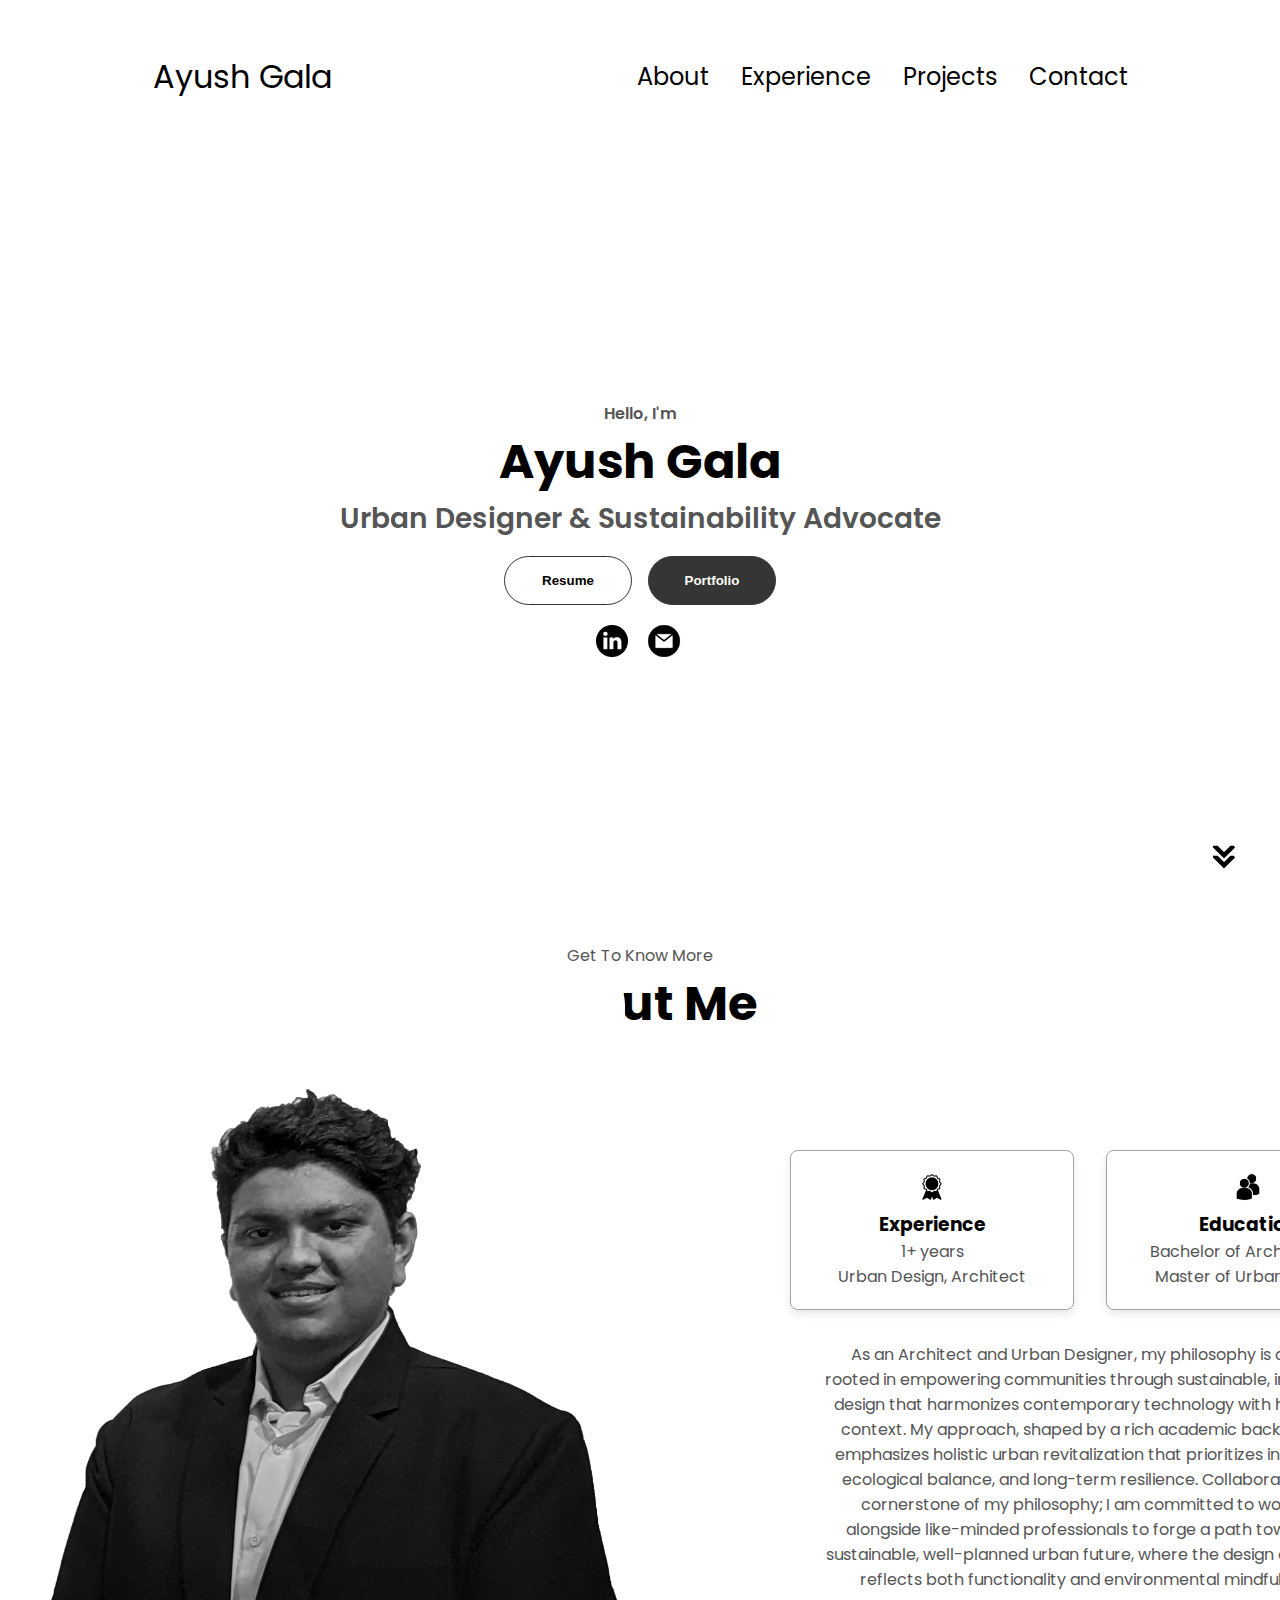
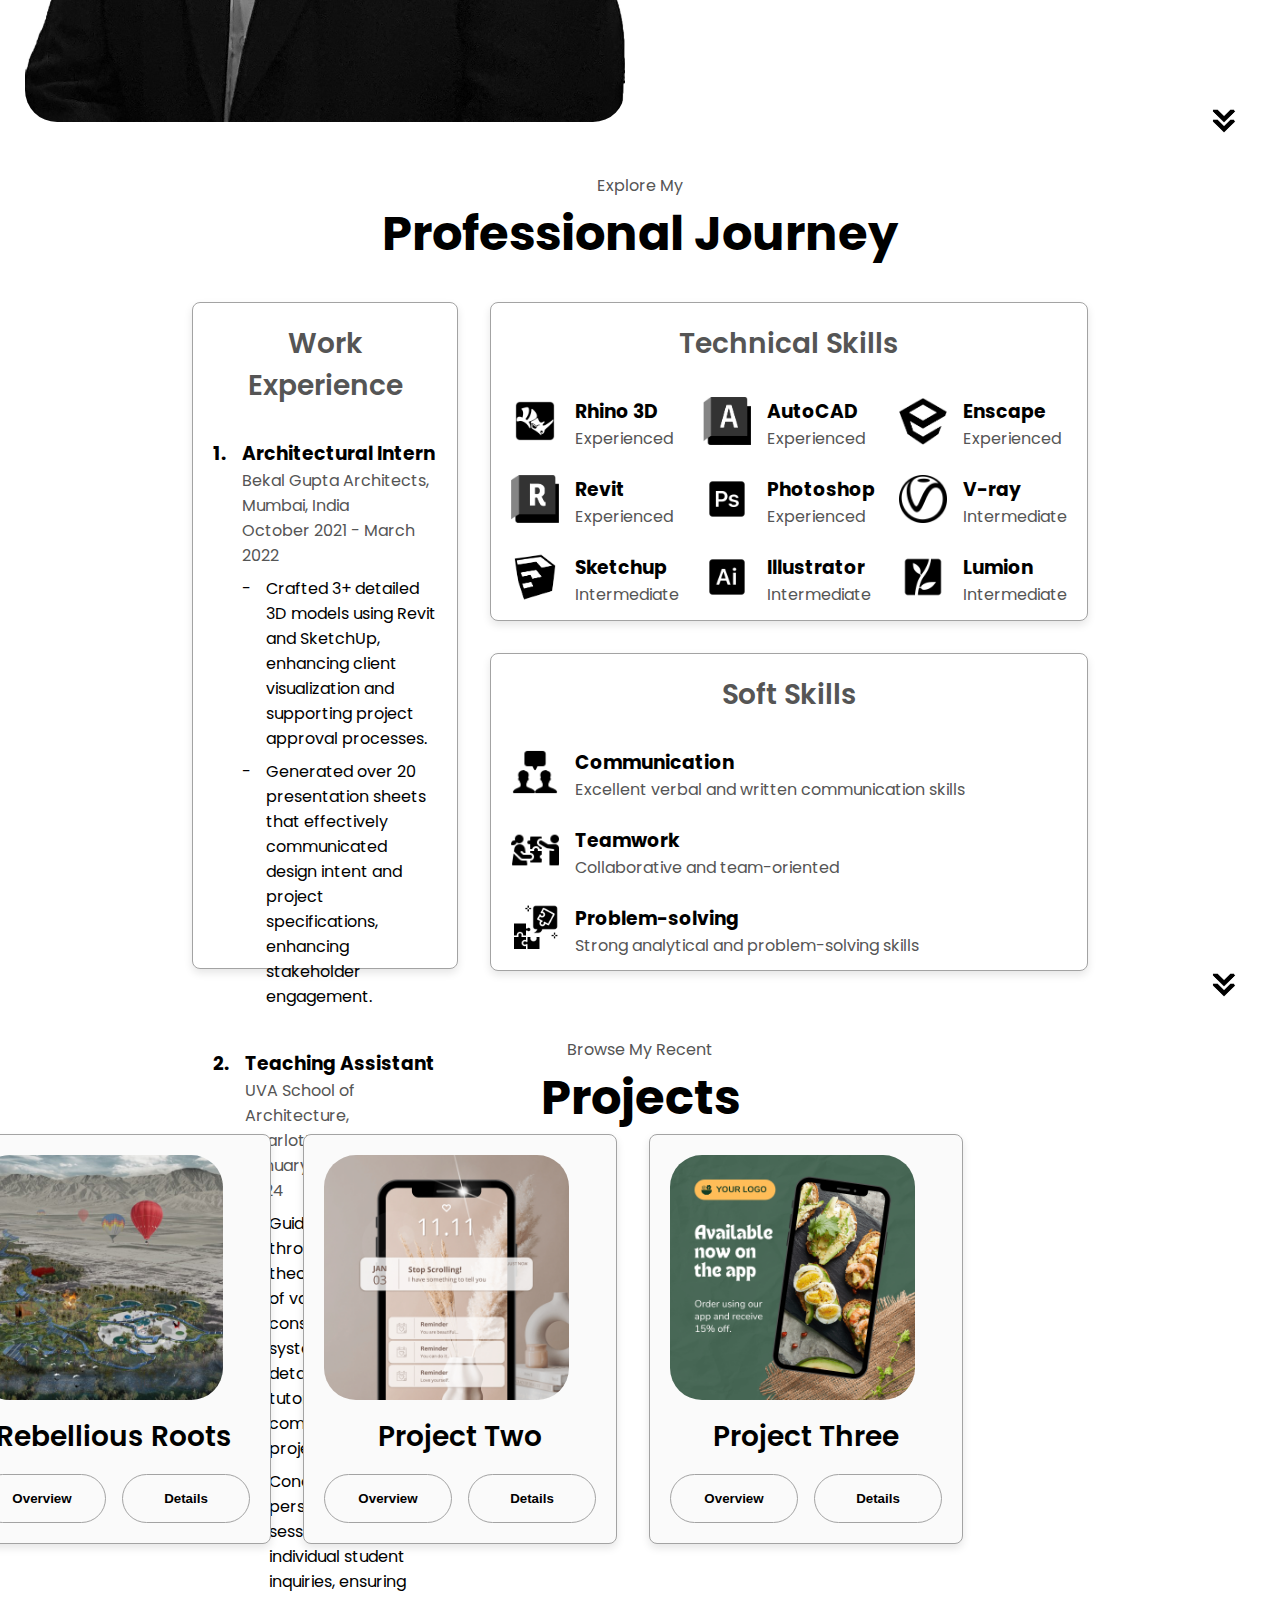
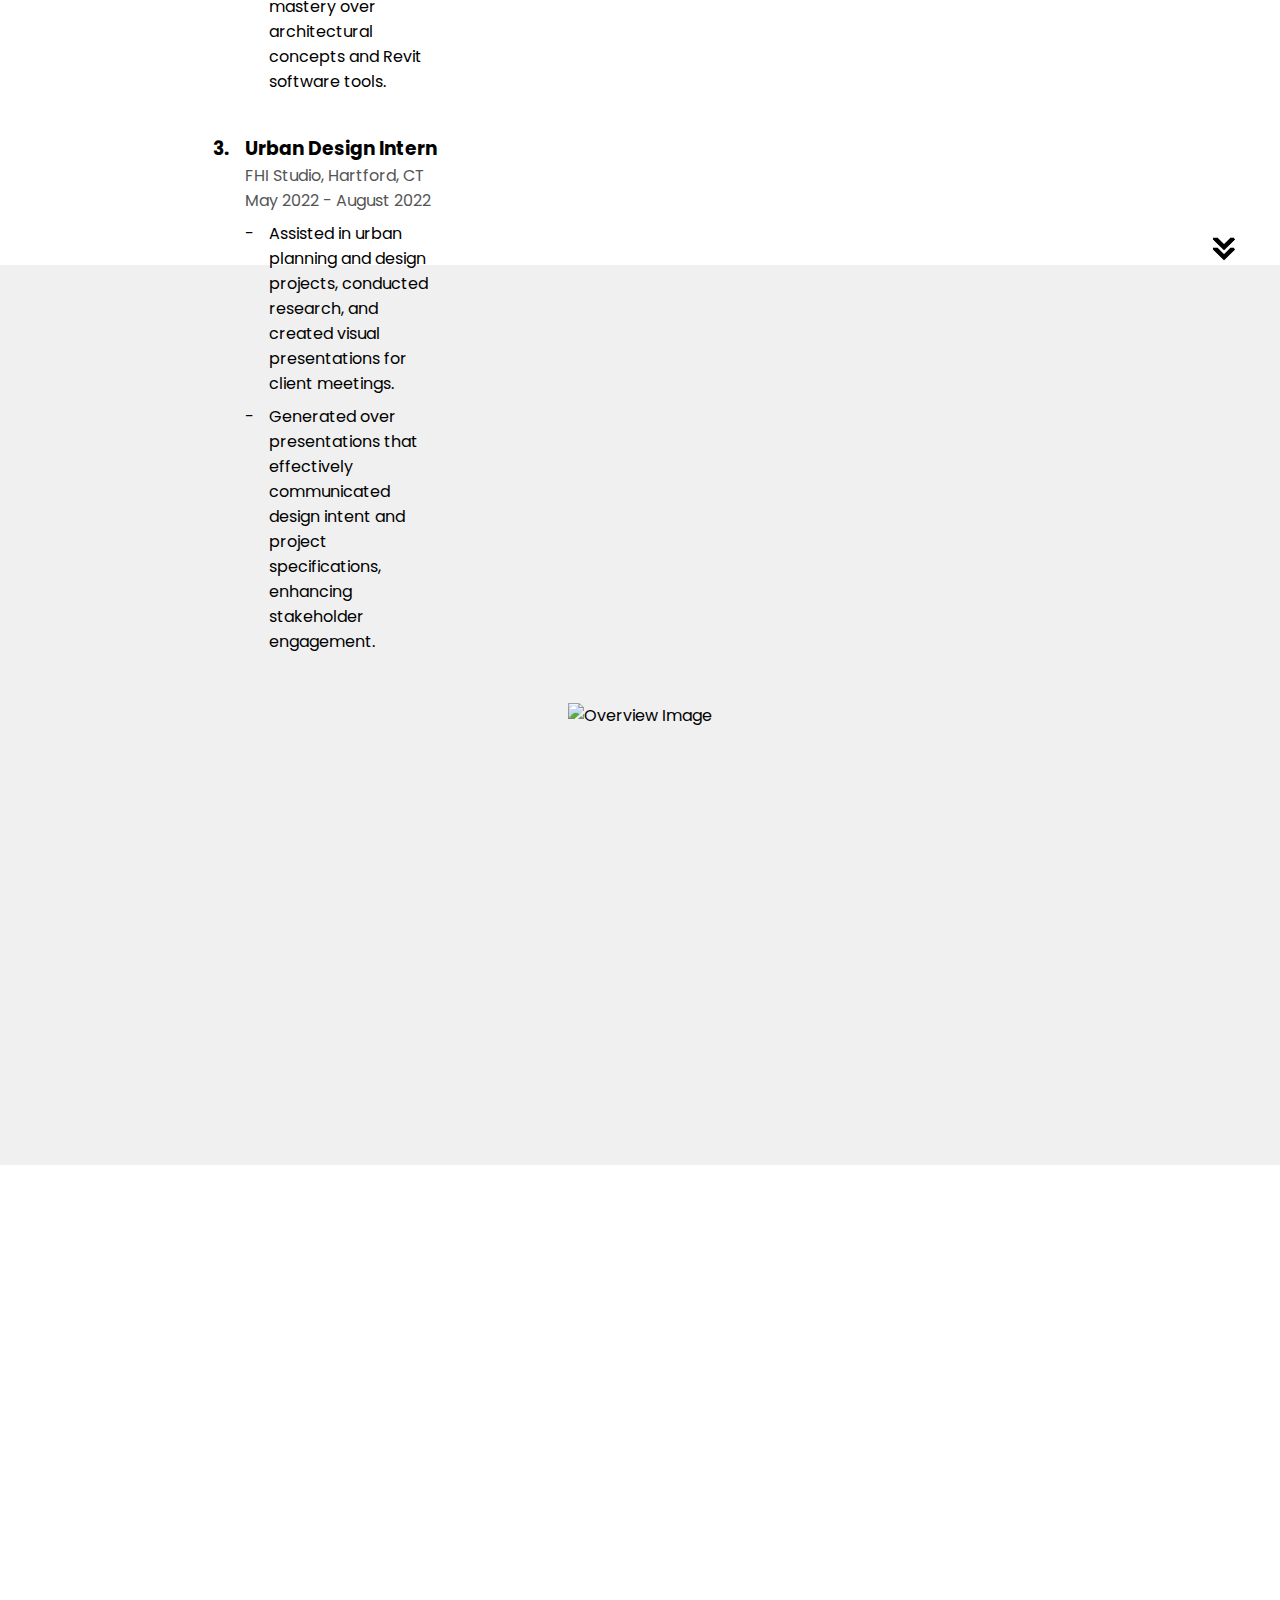
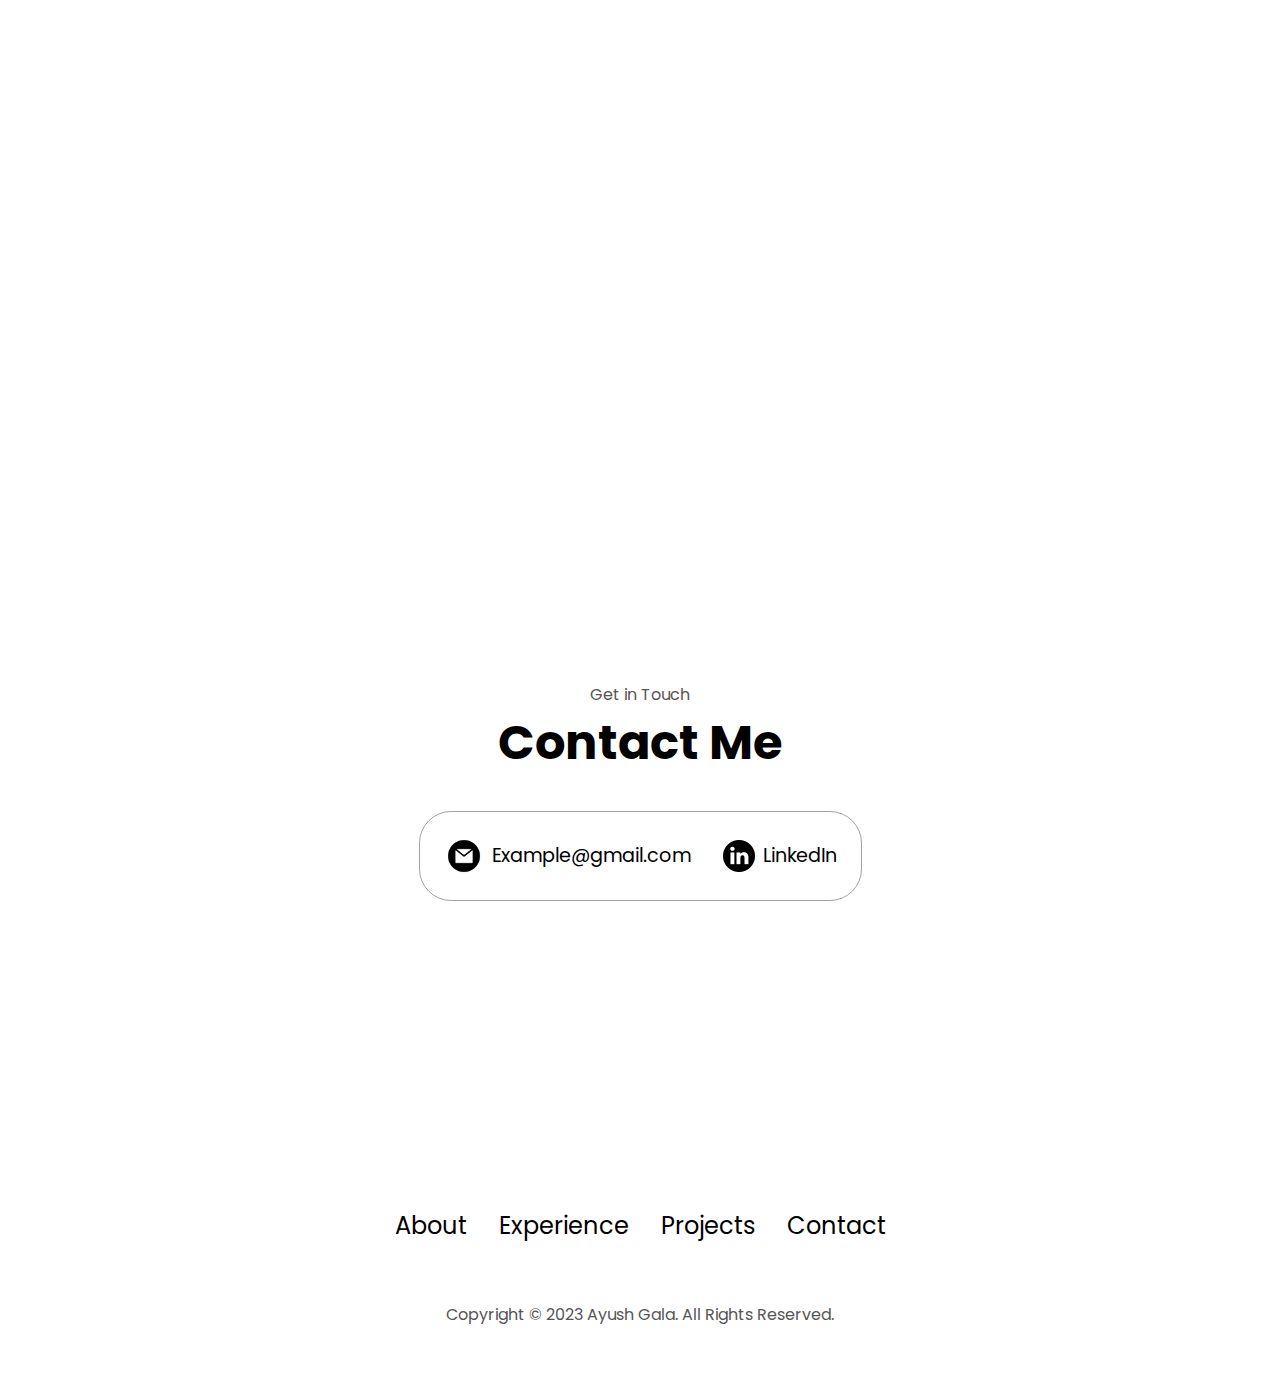
==== index.html @ bab89ee0 "My Portfolio" ====
<!DOCTYPE html>
<html lang="en">
  <head>
    <meta charset="UTF-8" />
    <meta http-equiv="X-UA-Compatible" content="IE=edge" />
    <meta name="viewport" content="width=device-width, initial-scale=1.0" />
    <title>My Portfolio</title>
    <link rel="stylesheet" href="style.css" />
    <link rel="stylesheet" href="./mediaqueries.css">
</head>
  <body>
    <nav id="desktop-nav">
        <div class="logo">Ayush Gala</div>
        <div>
            <ul class="nav-links">
                <li><a href="#about">About</a></li>
                <li><a href="#experience">Experience</a></li>
                <li><a href="#projects">Projects</a></li>
                <li><a href="#contact">Contact</a></li>
            </ul>
        </div>
    </nav>
    <nav id="hamburger-nav">
        <div class="logo">Ayush Gala</div>
        <div class="hamburger-menu">
            <div class="hamburger-icon" onclick="toggleMenu()">
                <span></span>
                <span></span>
                <span></span>
            </div>
            <ul class="menu-links">
                <li><a href="#about" onclick="toggleMenu()">About</a></li>
                <li><a href="#experience" onclick="toggleMenu()">Experience</a></li>
                <li><a href="#projects" onclick="toggleMenu()">Projects</a></li>
                <li><a href="#contact" onclick="toggleMenu()">Contact</a></li>
            </ul>
        </div>
    </nav>
    <section id="profile">
      <div class="section__text">
        <p class="section__text__p1">Hello, I'm</p>
        <h1 class="title">Ayush Gala</h1>
        <p class="section__text__p2">Urban Designer & Sustainability Advocate</p>
        <div class="btn-container">
          <button class="btn btn-color-2"
            onclick="window.open('./assets/resume.pdf')"
          >
            Resume
          </button>
          <button class="btn btn-color-1"
            onclick="window.open('./assets/Portfolio.pdf')"
          >
            Portfolio
          </button>
        </div>
        <div id="socials-container">
          <img
            src="./assets/linkedin.png"
            alt="My LinkedIn profile"
            class="icon"
            onclick="location.href='http://www.linkedin.com/in/ayushgala'"
          />
          <img
            src="./assets/email.png"
            alt="Email icon"
            class="icon contact-icon email-icon"
            onclick="location.href='mailto:aayushgala9872@gmail.com'"
            />
      </div>
    </div>
    <img
          src="./assets/arrow.png"
          alt="Arrow icon"
          class="icon arrow"
          onclick="location.href='./#about'"
        /> 
    </section>
    <section id="about">
      <p class="section__text__p1">Get To Know More</p>
      <h1 class="title">About Me</h1>
      <div class="section-container">
        <div class="section__pic-container">
          <img
            src="./assets/about-pic.jpg"
            alt="Profile picture"
            class="about-pic"
          />
        </div>
        <div class="about-details-container">
          <div class="about-containers">
            <div class="details-container">
              <img
                src="./assets/experience.png"
                alt="Experience icon"
                class="icon"
              />
              <h3>Experience</h3>
              <p>1+ years <br />Urban Design, Architect</p>            </div>
            <div class="details-container">
              <img
                src="./assets/education.png"
                alt="Education icon"
                class="icon"
              />
              <h3>Education</h3>
              <p>Bachelor of Architecture<br />Master of Urban Design</p>
            </div>
          </div>
          <div class="text-container">
            <p>
                  As an Architect and Urban Designer, my philosophy is deeply rooted in empowering
                communities through sustainable, innovative design that harmonizes contemporary
                technology with historical context. My approach, shaped by a rich academic
                background, emphasizes holistic urban revitalization that prioritizes inclusivity,
                ecological balance, and long-term resilience. Collaboration is a cornerstone of my
                philosophy; I am committed to working alongside like-minded professionals to forge
                a path towards a sustainable, well-planned urban future, where the design of spaces
                reflects both functionality and environmental mindfulness.
              </p>
            </div>
          </div>
        </div>
        <img
          src="./assets/arrow.png"
          alt="Arrow icon"
          class="icon arrow"
          onclick="location.href='./#experience'"
        /> 
    </section>
    <section id="experience">
      <p class="section__text__p1">Explore My</p>
      <h1 class="title">Professional Journey</h1>
      <div class="experience-grid-container">
        <div class="details-container work-experience">
          <h2 class="experience-sub-title">Work Experience</h2>
          <div class="article-container">
            <article>
              <div class="text-container">
                <h3>1.</h3>
              </div>             
               <div>
                <h3>Architectural Intern</h3>
                <p>Bekal Gupta Architects, Mumbai, India</p>
                <p>October 2021 - March 2022</p>
                <ul>
                  <li>Crafted 3+ detailed 3D models using Revit and SketchUp, enhancing client visualization and supporting project approval processes.</li>
                  <li>Generated over 20 presentation sheets that effectively communicated design intent and project specifications, enhancing stakeholder engagement.</li>
                </ul>              
              </div>
            </article>
            <article>
              <div class="text-container">
                <h3>2.</h3>
              </div>             
               <div>
                <h3>Teaching Assistant</h3>
                <p> UVA School of Architecture, Charlottesville, VA</p>
                <p>January 2024 - April 2024</p>
                <ul>
                  <li>Guided 30 students through the history, theory, and practice of various construction systems, utilizing detailed Revit tutorials for comprehensive project oversight.</li>
                  <li>Conducted personalized sessions to address individual student inquiries, ensuring mastery over architectural concepts and Revit software tools.</li>
                </ul>              
              </div>
            </article>
            <article>
              <div class="text-container">
                <h3>3.</h3>
              </div>                 
              <div>
                <h3>Urban Design Intern</h3>
                <p>FHI Studio, Hartford, CT</p>
                <p>May 2022 - August 2022</p>
                <ul>
                  <li>Assisted in urban planning and design projects, conducted research, and created visual presentations for client meetings.</li>
                  <li>Generated over presentations that effectively communicated design intent and project specifications, enhancing stakeholder engagement.</li>
                </ul>
              </div>
            </article>
          </div>
        </div>
        <div class="details-container technical-skills">
          <h2 class="experience-sub-title">Technical Skills</h2>
          <div class="article-container">
            <article>
              <img src="./assets/rhino.png" alt="Experience icon" class="icon" />
              <div>
                <h3>Rhino 3D</h3>
                <p>Experienced</p>
              </div>
            </article>
            <article>
              <img src="./assets/autocad.jpg" alt="Experience icon" class="icon" />
              <div>
                <h3>AutoCAD</h3>
                <p>Experienced</p>
              </div>
            </article>
            <article>
              <img src="./assets/enscape.png" alt="Experience icon" class="icon" />
              <div>
                <h3>Enscape</h3>
                <p>Experienced</p>
              </div>
            </article>
            <article>
              <img src="./assets/revit.png" alt="Experience icon" class="icon" />
              <div>
                <h3>Revit</h3>
                <p>Experienced</p>
              </div>
            </article>
            <article>
              <img src="./assets/photoshop.png" alt="Experience icon" class="icon" />
              <div>
                <h3>Photoshop</h3>
                <p>Experienced</p>
              </div>
            </article>
            <article>
              <img src="./assets/vray.png" alt="Experience icon" class="icon" />
              <div>
                <h3>V-ray</h3>
                <p>Intermediate</p>
              </div>
            </article>
            <article>
              <img src="./assets/sketchup.png" alt="Experience icon" class="icon" />
              <div>
                <h3>Sketchup</h3>
                <p>Intermediate</p>
              </div>
            </article>
            <article>
              <img src="./assets/illustrator.png" alt="Experience icon" class="icon" />
              <div>
                <h3>Illustrator</h3>
                <p>Intermediate</p>
              </div>
            </article>
            <article>
              <img src="./assets/lumion.png" alt="Experience icon" class="icon" />
              <div>
                <h3>Lumion</h3>
                <p>Intermediate</p>
              </div>
            </article>
          </div>
        </div>
        <div class="details-container soft-skills">
          <h2 class="experience-sub-title">Soft Skills</h2>
          <div class="article-container">
            <article>
              <img src="./assets/communication.png" alt="Experience icon" class="icon" />
              <div>
                <h3>Communication</h3>
                <p>Excellent verbal and written communication skills</p>
              </div>
            </article>
            <article>
              <img src="./assets/teamwork.png" alt="Experience icon" class="icon" />
              <div>
                <h3>Teamwork</h3>
                <p>Collaborative and team-oriented</p>
              </div>
            </article>
            <article>
              <img src="./assets/problem solving.png" alt="Experience icon" class="icon" />
              <div>
                <h3>Problem-solving</h3>
                <p>Strong analytical and problem-solving skills</p>
              </div>
            </article>
          </div>
        </div>
      </div>
      <img src="./assets/arrow.png" alt="Arrow icon" class="icon arrow" onclick="location.href='./#projects'" />
  </section>
</section>
<section id="projects">
  <p class="section__text__p1">Browse My Recent</p>
  <h1 class="title">Projects</h1>
  <div class="experience-details-container">
    <div class="about-containers">
      <div class="details-container color-container">
        <div class="article-container">
          <img src="./assets/Rebellious Roots/Render 1.jpg" alt="Project 1" class="project-img" />
        </div>
        <h2 class="experience-sub-title project-title">Rebellious Roots</h2>
        <div class="btn-container">
          <button class="btn btn-color-2 project-btn" onclick="openModal('project-1')">
            Overview
          </button>
          <button class="btn btn-color-2 project-btn" onclick="window.open('project-1-details.html')">
            Details
          </button>
        </div>
      </div>
      <div class="details-container color-container">
        <div class="article-container">
          <img src="./assets/project-2.png" alt="Project 2" class="project-img" />
        </div>
        <h2 class="experience-sub-title project-title">Project Two</h2>
        <div class="btn-container">
          <button class="btn btn-color-2 project-btn" onclick="openModal('project-2')">
            Overview
          </button>
          <button class="btn btn-color-2 project-btn" onclick="window.open('project-2-details.html')">
            Details
          </button>
        </div>
      </div>
      <div class="details-container color-container">
        <div class="article-container">
          <img src="./assets/project-3.png" alt="Project 3" class="project-img" />
        </div>
        <h2 class="experience-sub-title project-title">Project Three</h2>
        <div class="btn-container">
          <button class="btn btn-color-2 project-btn" onclick="openModal('project-3')">
            Overview
          </button>
          <button class="btn btn-color-2 project-btn" onclick="window.open('project-3-details.html')">
            Details
          </button>
        </div>
      </div>
    </div>
  </div>
  <img src="./assets/arrow.png" alt="Arrow icon" class="icon arrow" onclick="location.href='./#contact'" />
</section>

<!-- Modal Structure -->
<div id="modal" class="modal">
  <span class="close" onclick="closeModal()">&times;</span>
  <div class="modal-content">
    <a class="prev" onclick="changeSlide(-1)">&#10094;</a>
    <img id="modal-image" class="modal-image" src="" alt="Project Image" />
    <a class="next" onclick="changeSlide(1)">&#10095;</a>
  </div>
</div>

<!-- Responsive Overview Image -->
<div id="overview-image-container" class="image-container">
  <img src="/mnt/data/Big Map 3.jpg" alt="Overview Image" class="responsive-image">
</div>
  <section>
  </section>
    <section id="contact">
      <p class="section__text__p1">Get in Touch</p>
      <h1 class="title">Contact Me</h1>
      <div class="contact-info-upper-container">
        <div class="contact-info-container">
          <img
            src="./assets/email.png"
            alt="Email icon"
            class="icon contact-icon email-icon"
          />
          <p><a href="mailto:examplemail@gmail.com">Example@gmail.com</a></p>
        </div>
        <div class="contact-info-container">
          <img
            src="./assets/linkedin.png"
            alt="LinkedIn icon"
            class="icon contact-icon"
          />
          <p><a href="https://www.linkedin.com">LinkedIn</a></p>
        </div>
      </div>
    </section>
    <footer>
      <nav>
        <div class="nav-links-container">
          <ul class="nav-links">
            <li><a href="#about">About</a></li>
            <li><a href="#experience">Experience</a></li>
            <li><a href="#projects">Projects</a></li>
            <li><a href="#contact">Contact</a></li>
          </ul>
        </div>
      </nav>
      <p>Copyright &#169; 2023 Ayush Gala. All Rights Reserved.</p>
    </footer>
    <script src="script.js"></script>
  </body>
</html>
---- style.css ----
/* GENERAL */

@import url("https://fonts.googleapis.com/css2?family=Poppins:wght@300;400;500;600&display=swap");

* {
  margin: 0;
  padding: 0;
}

body {
  font-family: "Poppins", sans-serif;
}

html {
  scroll-behavior: smooth;
}

p {
  color: rgb(85, 85, 85);
}

/* TRANSITION */

a,
.btn {
  transition: all 300ms ease;
}

/* DESKTOP NAV */

.destop nav {
  position: relative;
}

nav,
.nav-links {
  display: flex;
}

nav {
  justify-content: space-around;
  align-items: center;
  height: 17vh;
}

.nav-links {
  gap: 2rem;
  list-style: none;
  font-size: 1.5rem;
}

a {
  color: black;
  text-decoration: none;
  text-decoration-color: white;
}

a:hover {
  color: grey;
  text-decoration: underline;
  text-underline-offset: 1rem;
  text-decoration-color: rgb(181, 181, 181);
}

.logo {
  font-size: 2rem;
}

.logo:hover {
  cursor: default;
}

/* HAMBURGER MENU */
#hamburger-nav {
    display: none;
}

.hamburger-menu {
    position: relative;
    display: inline-block;
}

.hamburger-icon {
    display: flex;
    flex-direction: column;
    justify-content: space-between;
    height: 25px;
    width: 35px;
    cursor: pointer;
}

.hamburger-icon span {
    width: 100%;
    height: 2px;
    background-color: black;
    transition: all 0.3s ease-in-out;
}

.menu-links {
    position: absolute;
    top: 100%;
    right: -10%;
    background-color: white;
    width: fit-content;
    max-height: 0;
    overflow: hidden;
    transition: max-height 0.3s ease-in-out;
}

.menu-links.open {
    max-height: 300px; 
    width: 90px;
}

.hamburger-icon.open span:first-child {
    transform: rotate(45deg) translate(15px, 5px);
}

.hamburger-icon.open span:nth-child(2) {
    opacity: 0;
}

.hamburger-icon.open span:last-child {
    transform: rotate(-45deg) translate(10px, -2.5px);
}

/* Ensure visibility of hamburger nav in mobile view */
@media screen and (max-width: 1200px) {
    #desktop-nav {
        display: none;
    }
    #hamburger-nav {
        display: flex;
    }
}

/* SECTIONS */

section {
  padding-top: 4vh;
  height: 96vh;
  margin: 0 10rem;
  box-sizing: border-box;
  min-height: fit-content;
}

.section-container {
  display: flex;
}

/* PROFILE SECTION */

#profile {
  position: relative;
  display: flex;
  justify-content: center;
  gap: 5rem;
  height: 80vh;
}

.section__text {
  align-self: center;
  text-align: center;
  justify-content: center;
}

.section__text p {
  font-weight: 600;
}

.section__text__p1 {
  text-align: center;
}

.section__text__p2 {
  font-size: 1.75rem;
  margin-bottom: 1rem;
  text-align: center;
}

.title {
  font-size: 3rem;
  text-align: center;
}

#socials-container {
  display: flex;
  justify-content: center;
  margin-top: 1rem;
  gap: 1rem;
  align-items: center;
}

/* Modal Styles */
.modal {
display: none;
position: fixed;
justify-content: center;
align-items: center;
z-index: 1000;
left: 0;
top: 0;
width: 100%;
height: 100%;
overflow: auto;
background-color: rgb(0, 0, 0);
background-color: rgba(0, 0, 0, 0.9);
}

.modal-content {
  display: flex;
justify-content: center;
align-items: center;
margin: auto;
padding: 0;
width: 80%;
max-height: 100vh;
max-width: 100vw;
}


.modal-image {
  justify-content: middle;
  align-items: middle;
  width: auto;
  height: auto;
  max-height: 100vh;
  max-width: 100%;
  display: block;
  margin: auto;
}

.modal-image.sea-level-change-01 {
 padding-top: 20%;
}

.close {
position: absolute;
top: 20px;
right: 25px;
color: #fff;
font-size: 35px;
font-weight: bold;
cursor: pointer;
}

.prev,
.next {
cursor: pointer;
position: absolute;
top: 50%;
width: auto;
padding: 16px;
margin-top: -22px;
color: #fff;
font-weight: bold;
font-size: 20px;
transition: 0.6s ease;
user-select: none;
}

.prev {
left: 0;
}

.next {
right: 0;
}

.prev:hover,
.next:hover {
background-color: rgba(0, 0, 0, 0.8);
}

/* Responsive Image Styles */
.image-container {
display: flex;
justify-content: center;
align-items: center;
height: 100vh;
background-color: #f0f0f0;
}

.responsive-image {
max-width: 100%;
max-height: 100vh;
width: auto;
height: auto;
}
/* ICONS */

.icon {
  cursor: pointer;
  height: 2rem;
  width: auto;
  align-items: center;
  justify-content: center;
}

  .icon:hover,
  .icon:hover{
    cursor: pointer;
  }


/* BUTTONS */

.btn-container {
  display: flex;
  justify-content: center;
  gap: 1rem;
}

.btn {
  font-weight: 600;
  transition: all 300ms ease;
  padding: 1rem;
  width: 8rem;
  border-radius: 2rem;
}

.btn-color-1,
.btn-color-2 {
  border: rgb(53, 53, 53) 0.1rem solid;
}

.btn-color-1:hover,
.btn-color-2:hover {
  cursor: pointer;
}

.btn-color-1,
.btn-color-2:hover {
  background: rgb(53, 53, 53);
  color: white;
}

.btn-color-1:hover {
  background: rgb(0, 0, 0);
}

.btn-color-2 {
  background: none;
}

.btn-color-2:hover {
  border: rgb(255, 255, 255) 0.1rem solid;
}

.btn-container {
  gap: 1rem;

}

/* ABOUT SECTION */

#about {
  position: relative;
  align-content: center;
}

.section-container {
  margin-left: -100px;
  justify-content: center;
  align-items: center;
  align-content: center;
}

.about-containers {
  width: 600px;;
  gap: 2rem;
  margin-bottom: 2rem;
  justify-content: center;
}

.about-details-container {
  width: 50%;
  justify-content: center;
  flex-direction: column;
  align-items: center;
}

.about-containers,
.about-details-container {
  justify-content: center;
  align-items: center;
  display: flex;
}

.about-pic {
  margin-top: -100px;
  border-radius: 2rem;
  width: 600px;
  height: 750px;
  justify-content: center;
  align-items: center;
}

.arrow {
  position: absolute;
  right: -7.5rem;
  bottom: 0rem;
}

.details-container {
  padding: 1rem;
  flex: 1;
  background: white;
  border-radius: 2rem;
  border: rgb(53, 53, 53) 0.1rem solid;
  border-color: rgb(163, 163, 163);
  text-align: center;
  justify-content: center;
  align-content: center;
}

.section-container {
  gap: 0rem;
  height: 80%;
  justify-content: center;
  align-content: center;
}

.section__pic-container {
  align-content: center;
  height: 600px;
  width: 600px;
  margin: 200px;
  justify-content: center;
}
.text-container {
  size: 50px;
  text-align:center;
}

/* EXPERIENCE SECTION */

#experience {
  position: relative;
}

.experience-sub-title {
  color: rgb(85, 85, 85);
  font-weight: 600;
  font-size: 1.75rem;
  margin-bottom: 2rem;
}

.experience-grid-container {
  display: grid;
  grid-template-columns: 1fr 1fr;
  grid-template-rows: 1fr 1fr;
  gap: 2rem;
  padding: 2rem;
  height: 65vh;
}
.text-container{
  text-decoration-color: #000;
}
.work-experience {
  grid-column: 1 / 2;
  grid-row: 1 / 3;
  height: calc(65vh + 2.5rem);
}

.technical-skills {
  grid-column: 2 / 3;
  grid-row: 1 / 2;
  height: calc(32.5vh - 1rem); /* Half of 65vh minus half of the gap */
}

.soft-skills {
  grid-column: 2 / 3;
  grid-row: 2 / 3;
  height: calc(32.5vh - 1rem); /* Half of 65vh minus half of the gap */
}

.details-container {
  background: #fff;
  border-radius: 8px;
  padding: 20px;
  box-shadow: 0 4px 8px rgba(0, 0, 0, 0.1);
}

.article-container {
  display: flex;
  flex-direction: column;
}

.work-experience .article-container article {
  margin-bottom: 2rem;
  text-align: left;
}

.technical-skills .article-container {
  display: grid;
  grid-template-columns: repeat(3, 1fr);
  gap: 1.5rem;
  text-align: left;
}

.soft-skills .article-container {
  display: flex;
  flex-direction: column;
  gap: 1.5rem;
  text-align: left;
}

article {
  display: flex;
  align-items: flex-start;
  gap: 1rem;
}

article .icon {
  width: 48px;
  height: 48px;
  cursor: default;
}

article ul {
  list-style-type: none;
  padding: 0;
  margin-top: 0.5rem;
}

article ul li {
  position: relative;
  padding-left: 1.5em;
  color: black;
  margin-bottom: 0.5rem;
}

article ul li:before {
  content: "-";
  position: absolute;
  left: 0;
  color: black;
}

/* PROJECTS SECTION */

#projects {
  position: relative;
}

.color-container {
  border-color: rgb(163, 163, 163);
  background: rgb(250, 250, 250);
}

.project-img {
  border-radius: 2rem;
  width: 90%;
  height: 90%;
}

.project-title {
  margin: 1rem;
  color: black;
}

.project-btn {
  color: black;
  border-color: rgb(163, 163, 163);
}

/* CONTACT */

#contact {
  display: flex;
  justify-content: center;
  flex-direction: column;
  height: 80vh;
}

.contact-info-upper-container {
  display: flex;
  justify-content: center;
  border-radius: 2rem;
  border: rgb(53, 53, 53) 0.1rem solid;
  border-color: rgb(163, 163, 163);
  background: (250, 250, 250);
  margin: 2rem auto;
  padding: 0.5rem;
}

.contact-info-container {
  display: flex;
  align-items: center;
  justify-content: center;
  gap: 0.5rem;
  margin: 1rem;
}

.contact-info-container p {
  font-size: larger;
}

.contact-icon {
  cursor: default;
}

.email-icon {
  height: 2.5rem;
}

/* FOOTER SECTION */

footer {
  height: 26vh;
  margin: 0 1rem;
}

footer p {
  text-align: center;
}
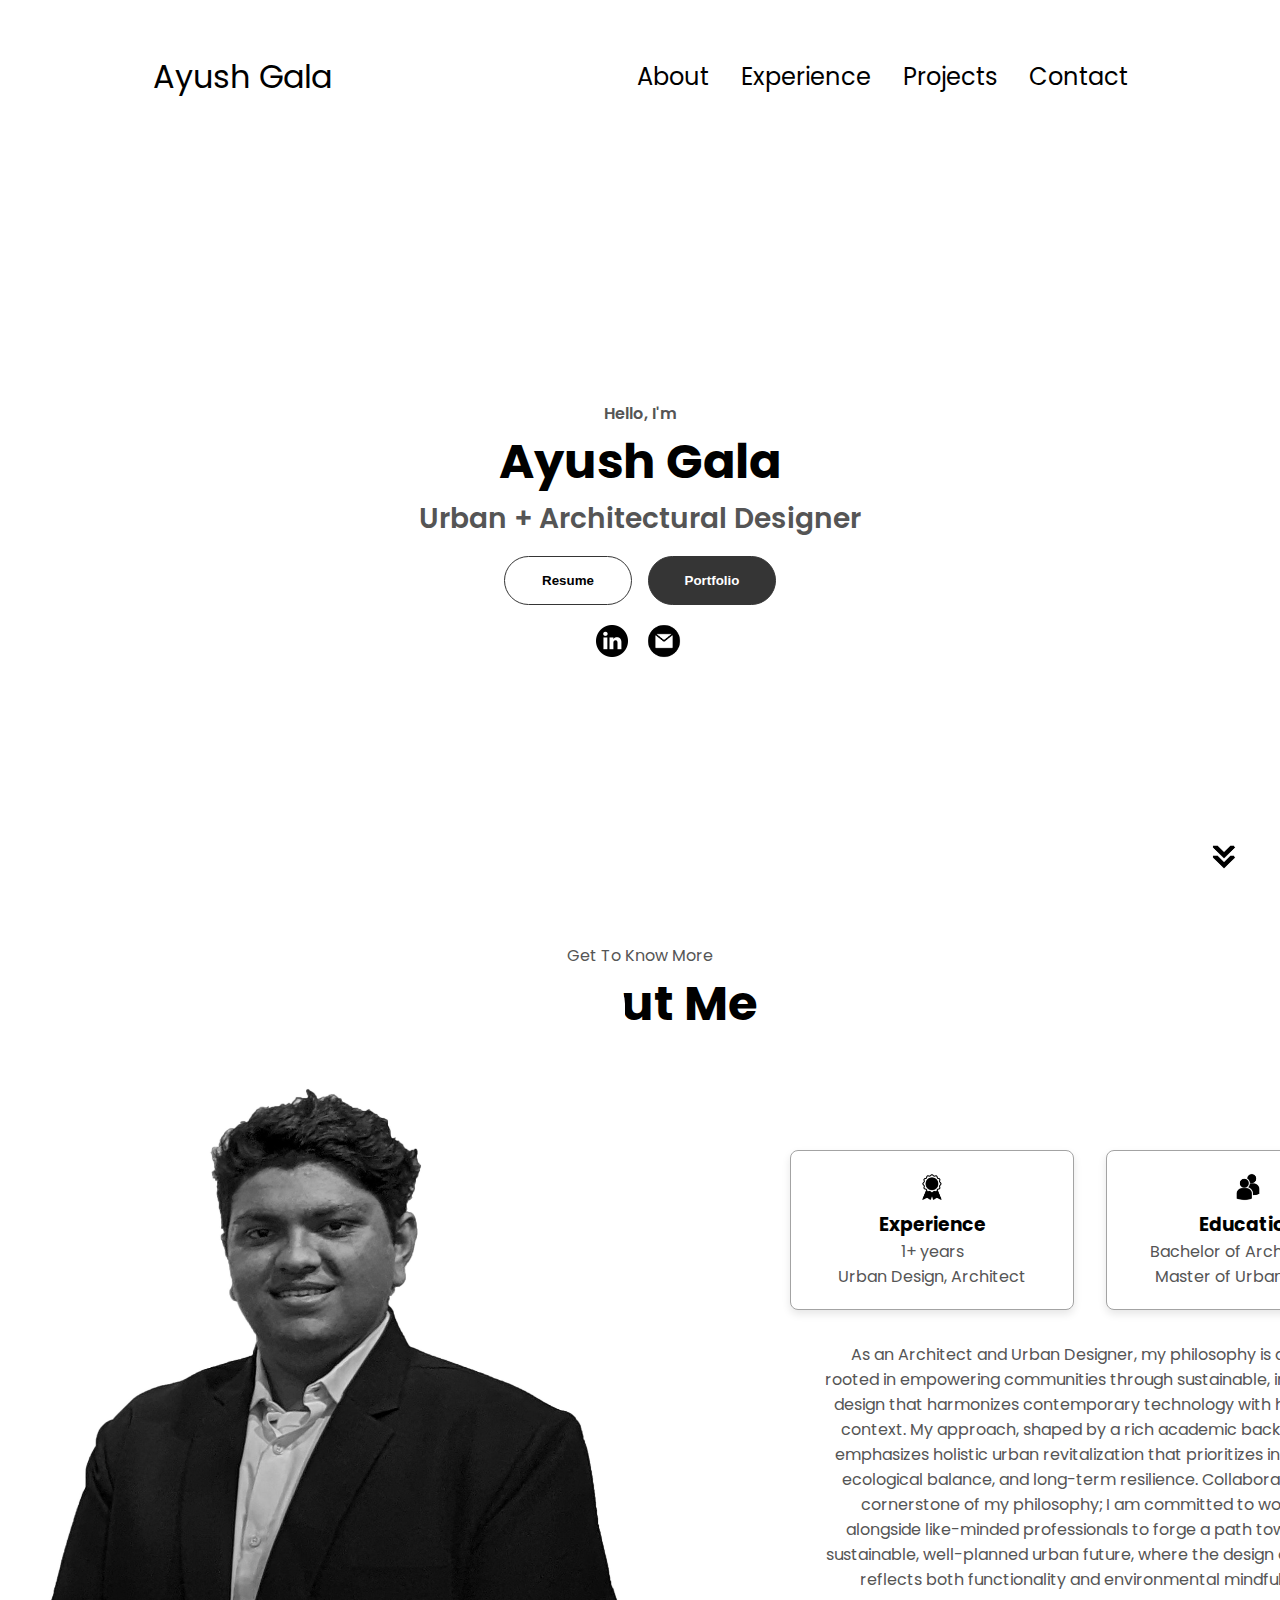
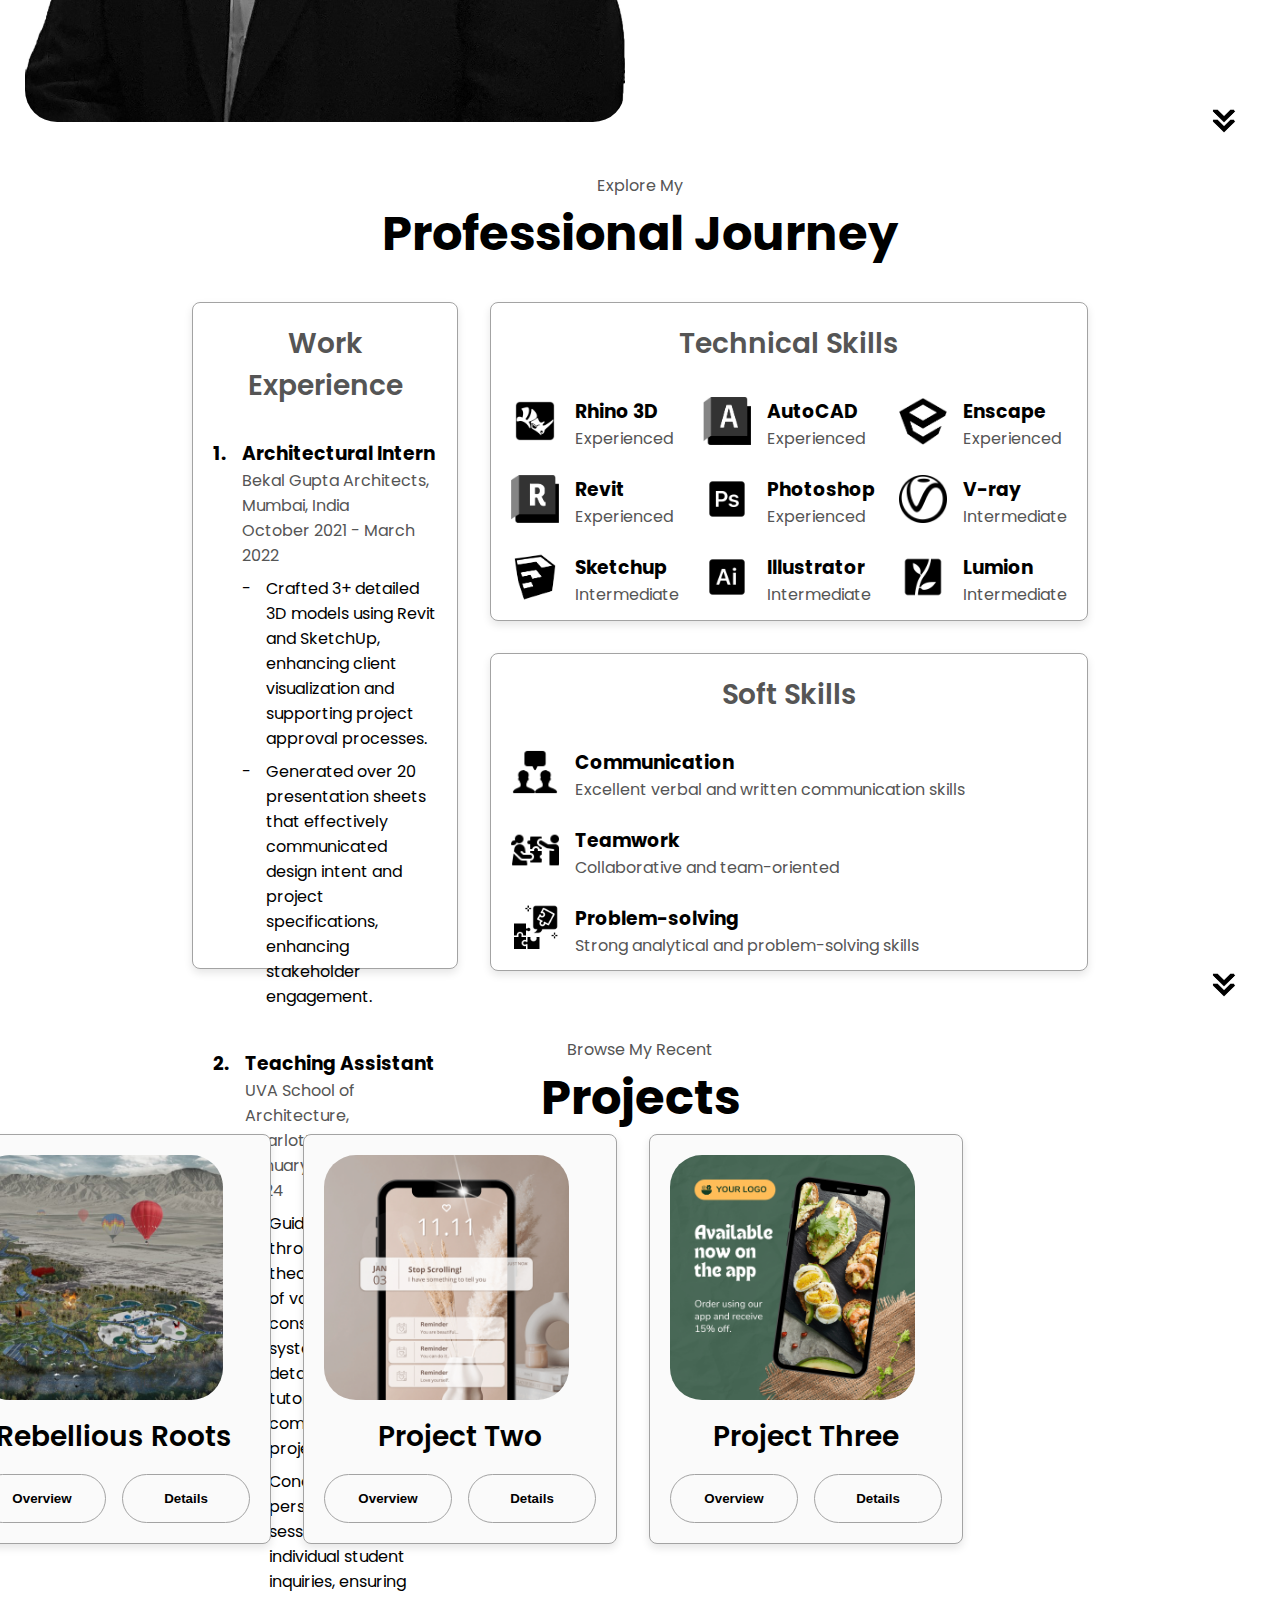
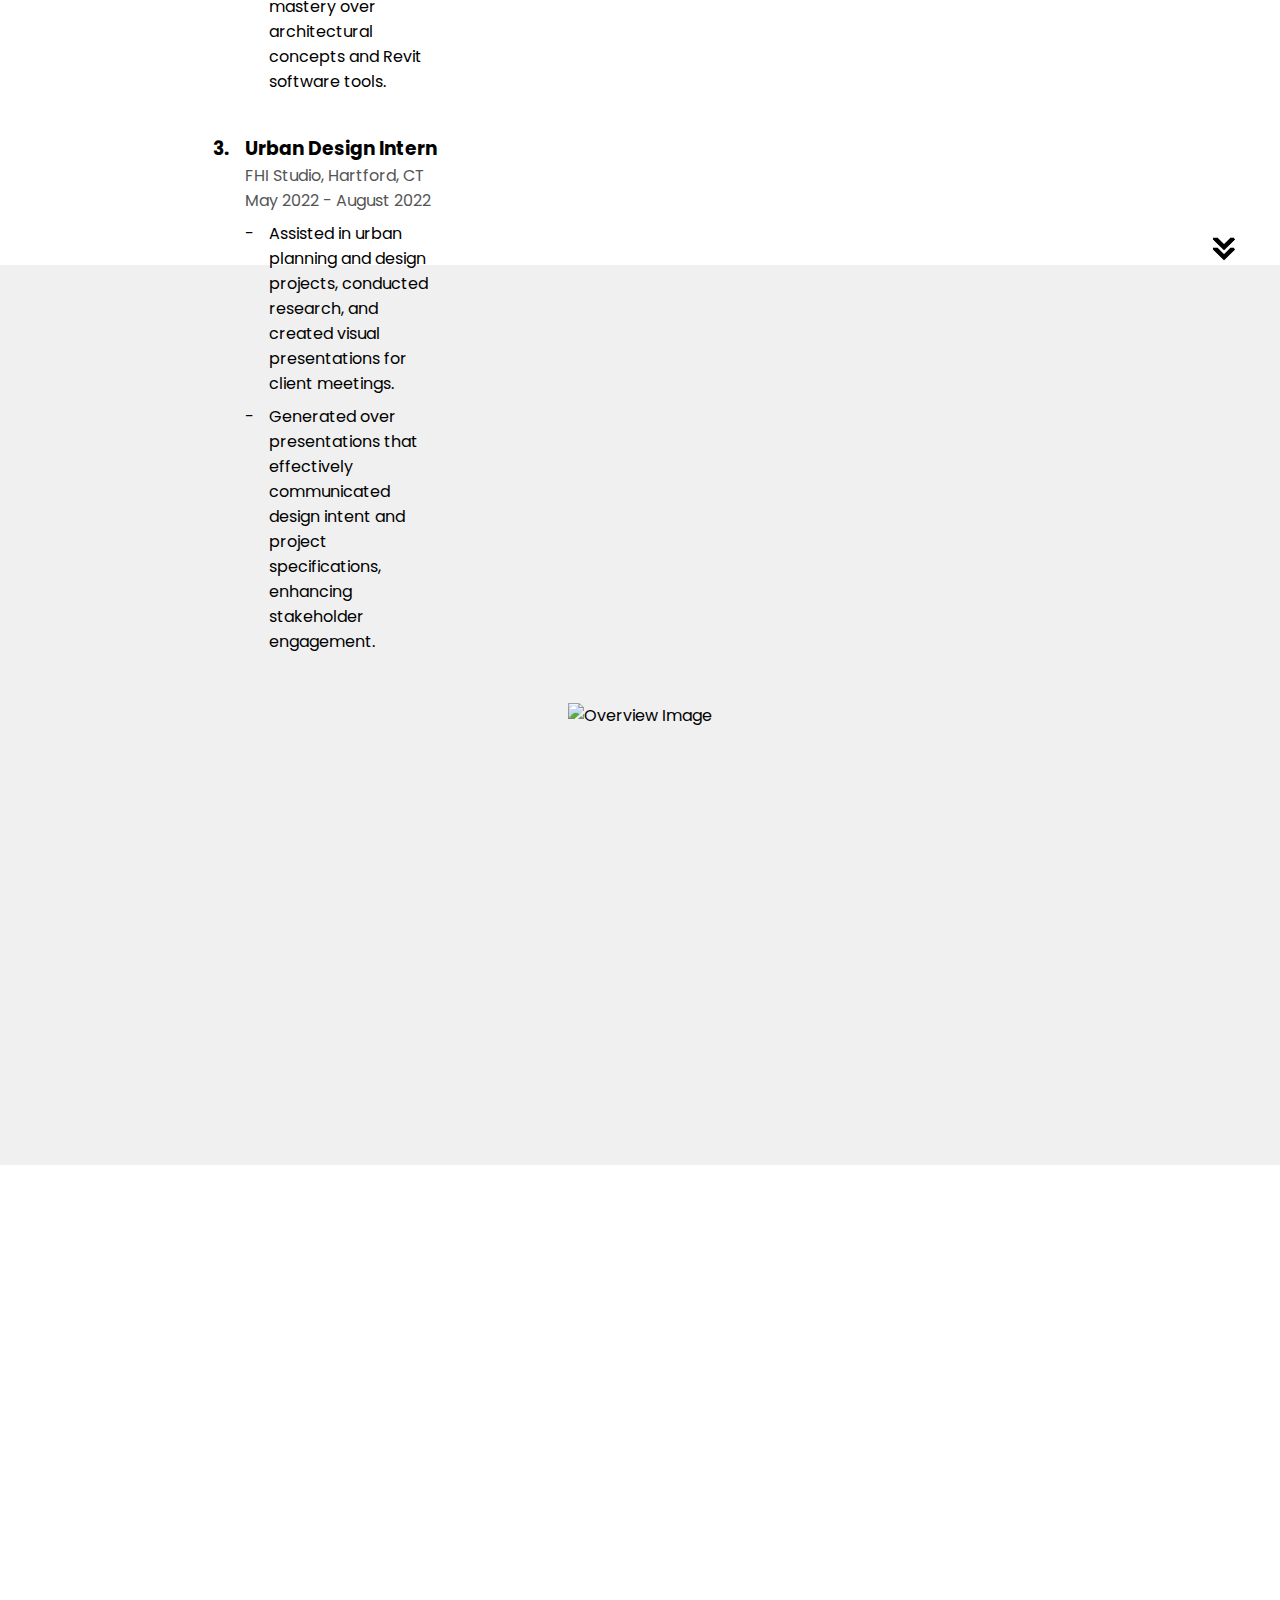
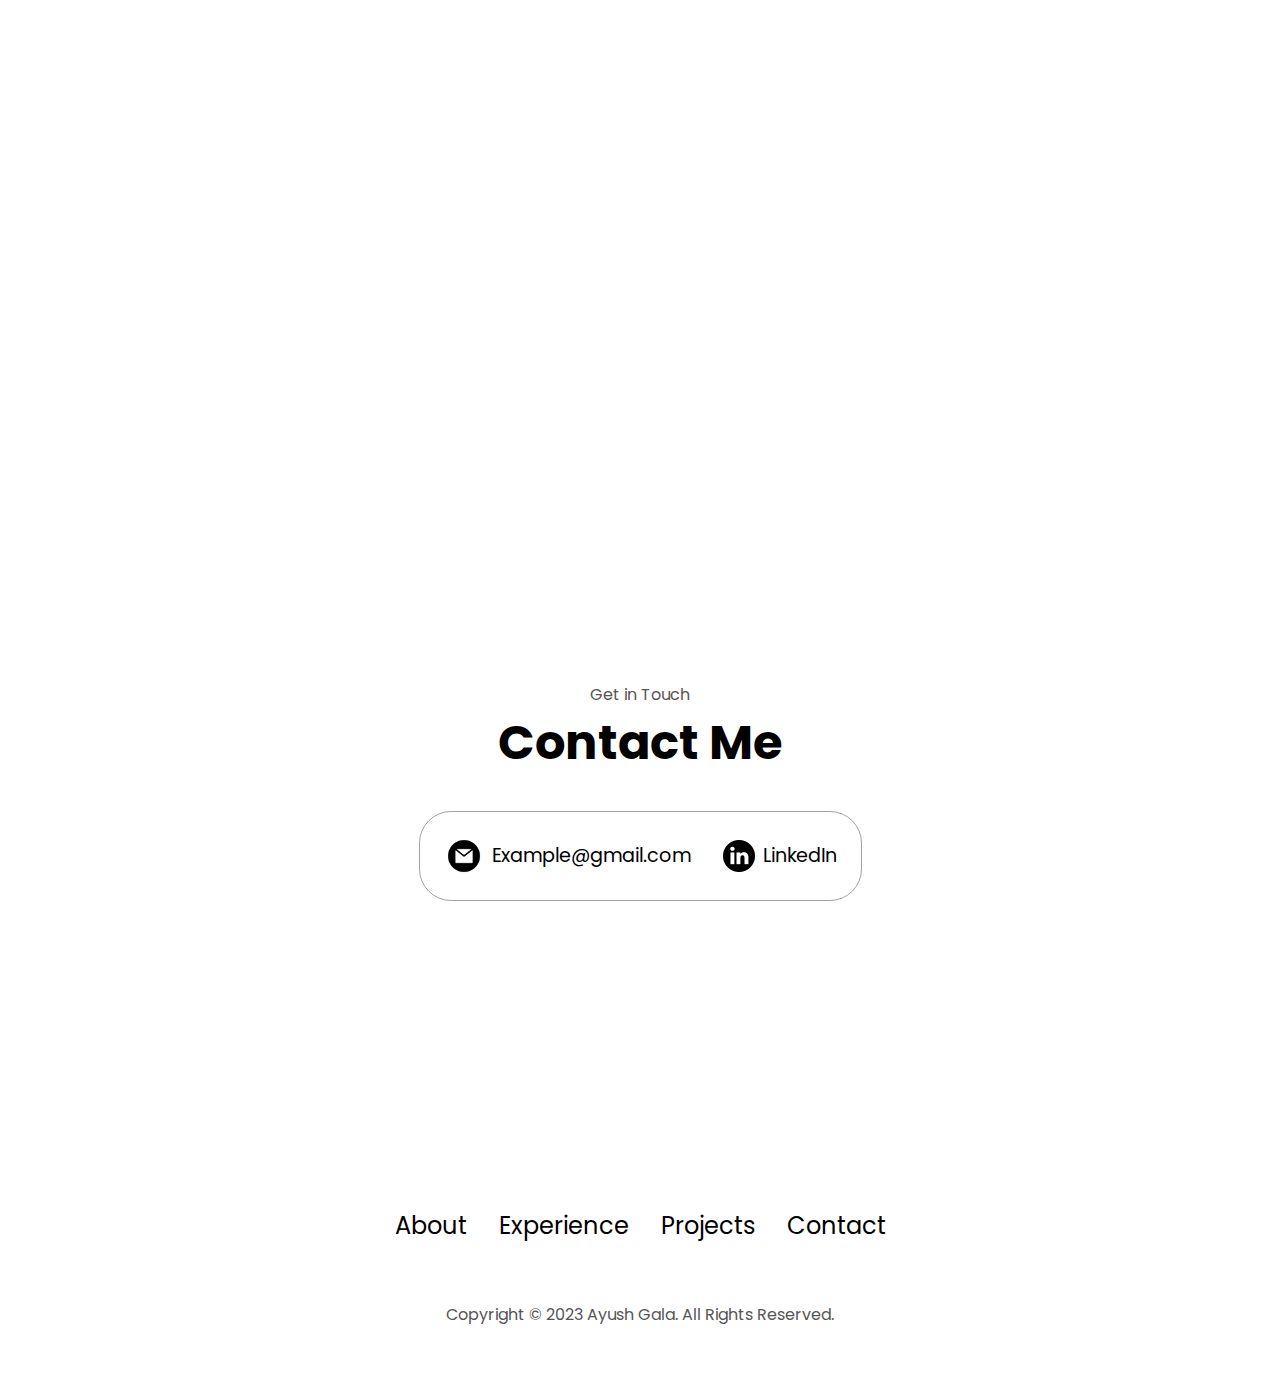
==== commit 50021587: "Update index.html" ====
--- a/index.html
+++ b/index.html
@@ -40,7 +40,7 @@
       <div class="section__text">
         <p class="section__text__p1">Hello, I'm</p>
         <h1 class="title">Ayush Gala</h1>
-        <p class="section__text__p2">Urban Designer & Sustainability Advocate</p>
+        <p class="section__text__p2">Urban + Architectural Designer</p>
         <div class="btn-container">
           <button class="btn btn-color-2"
             onclick="window.open('./assets/resume.pdf')"
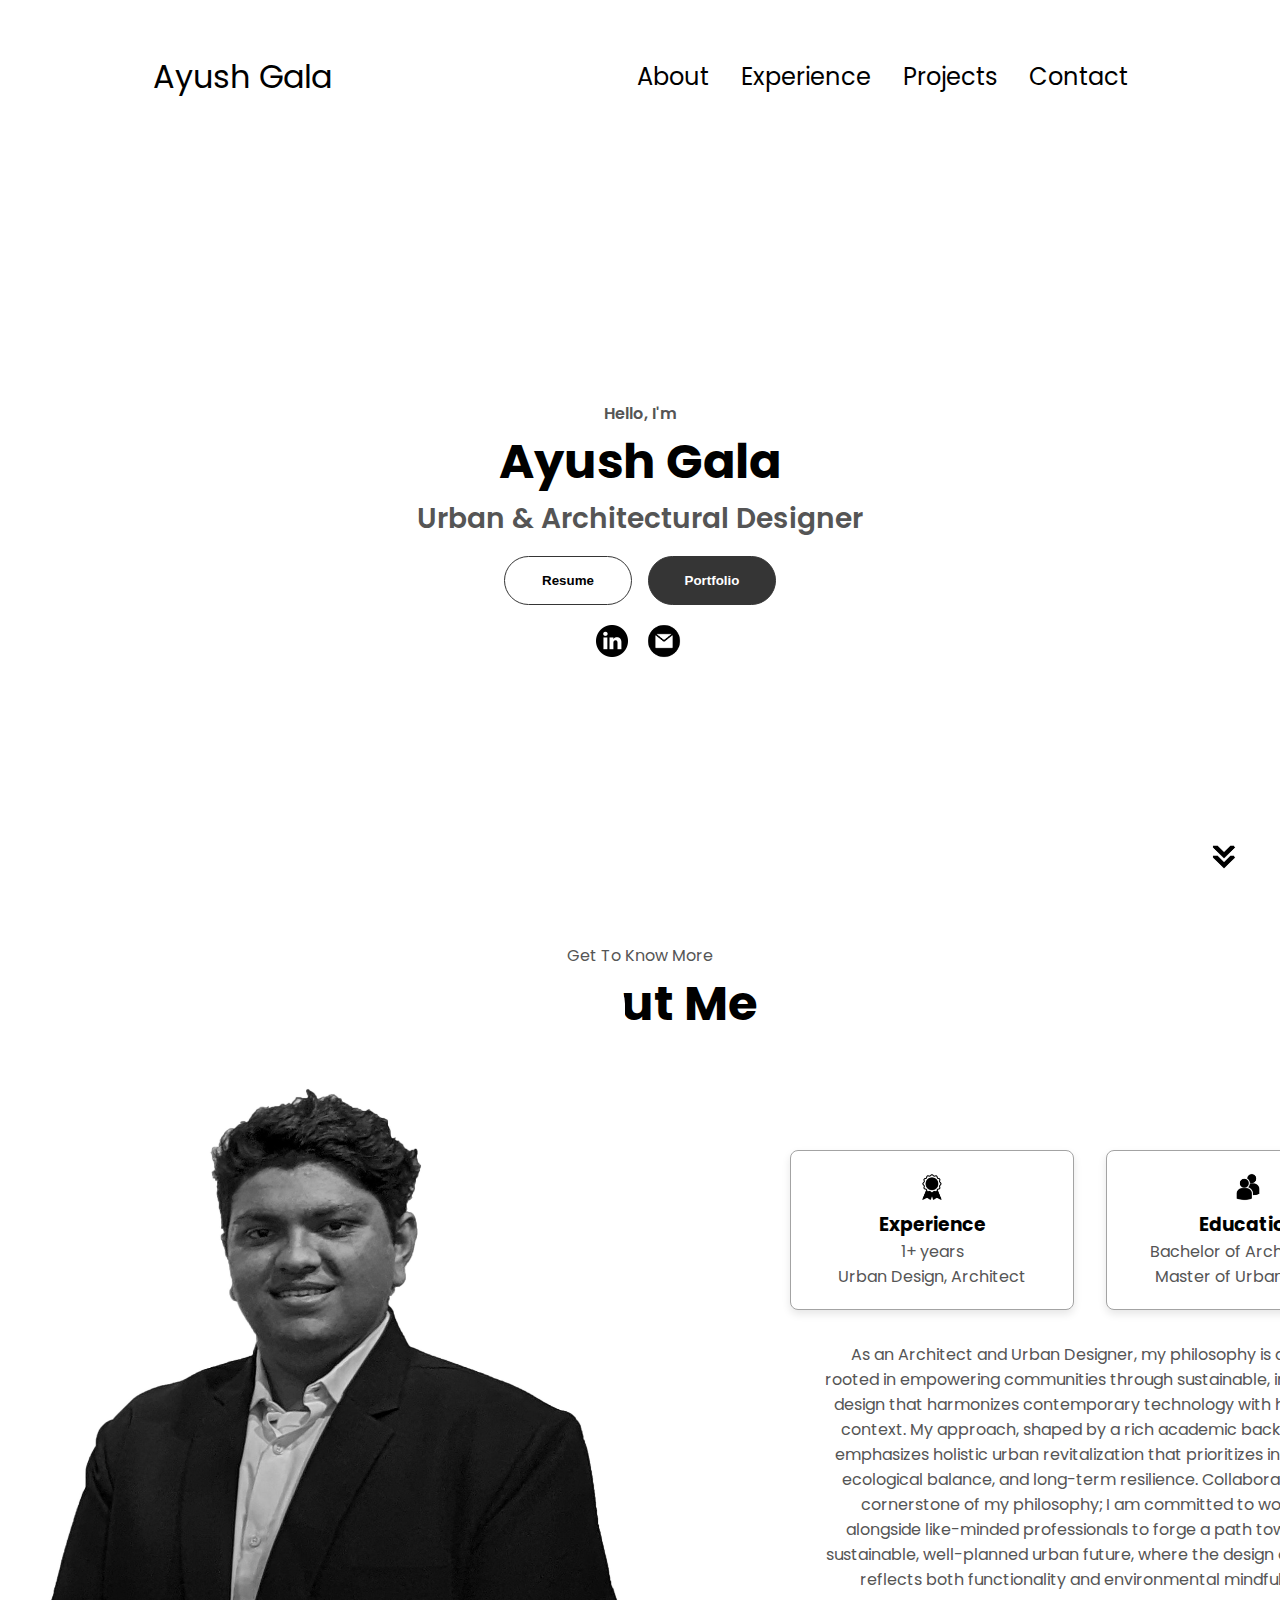
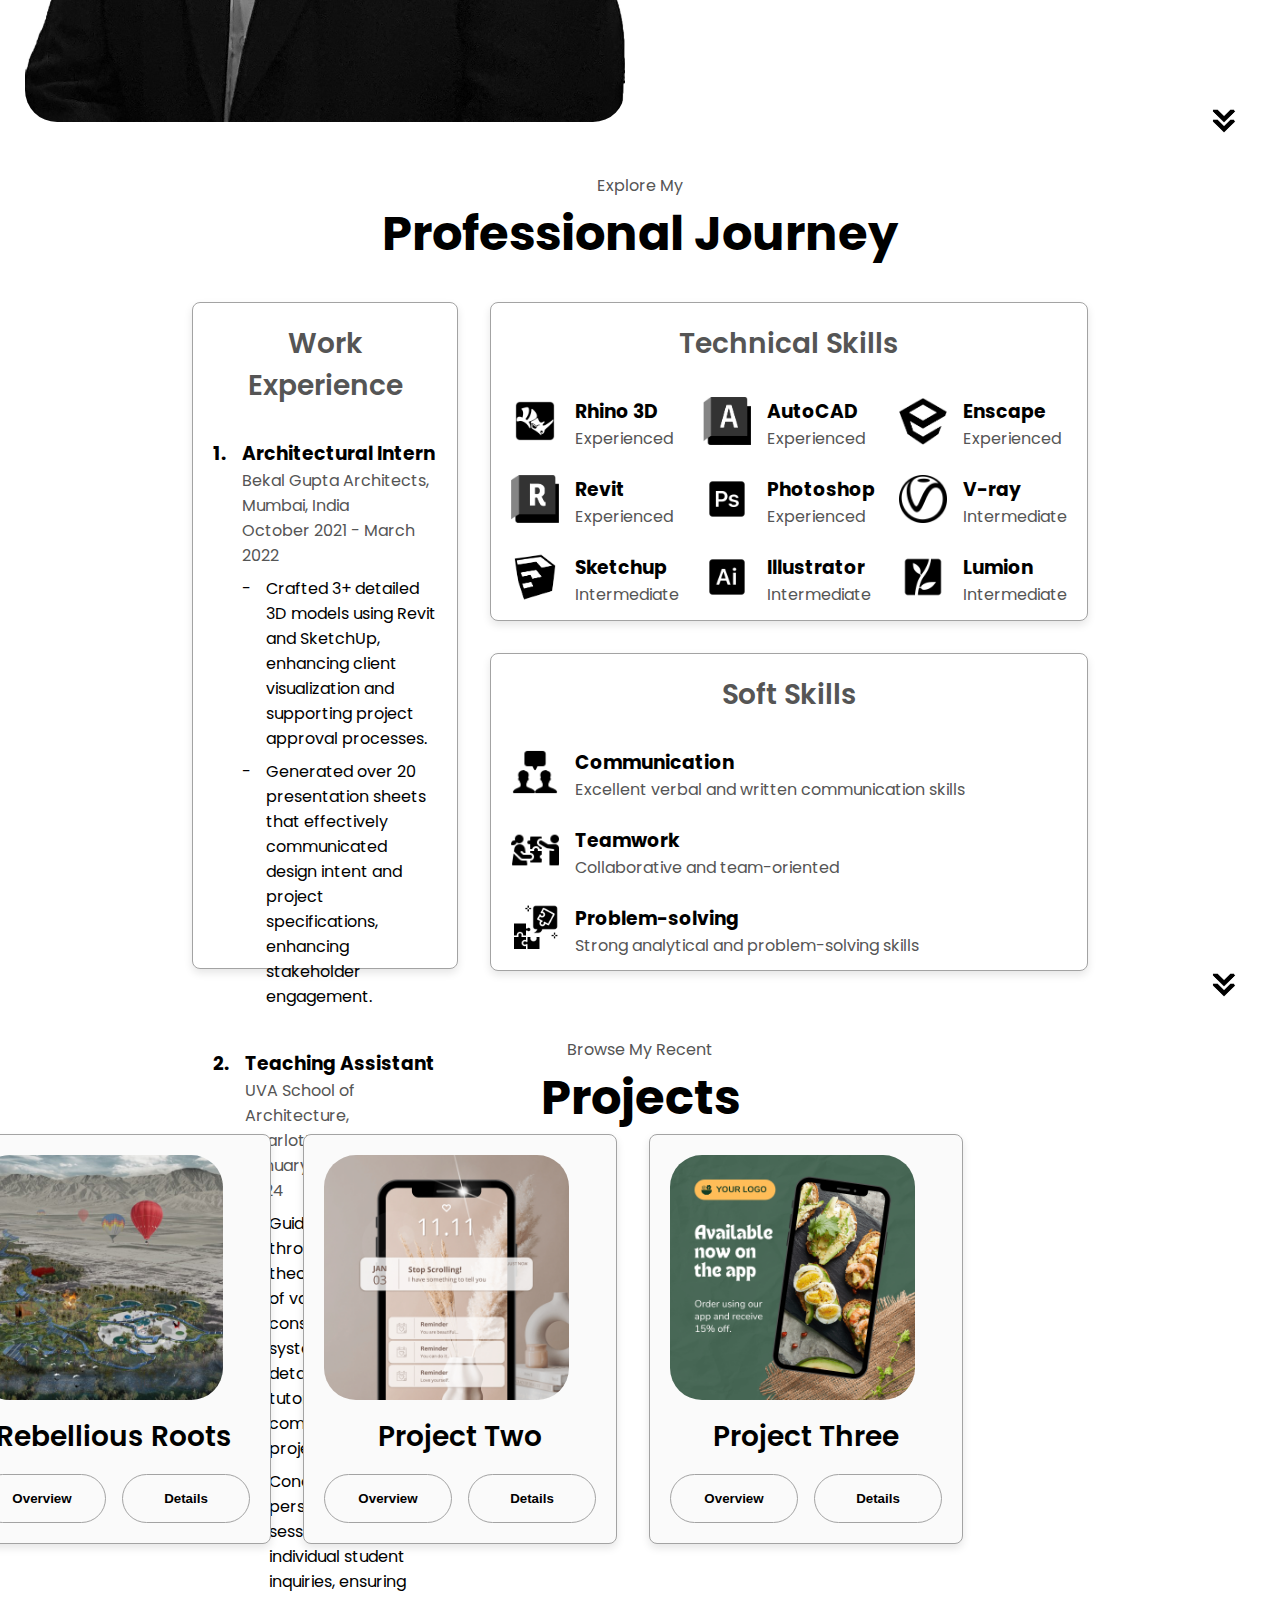
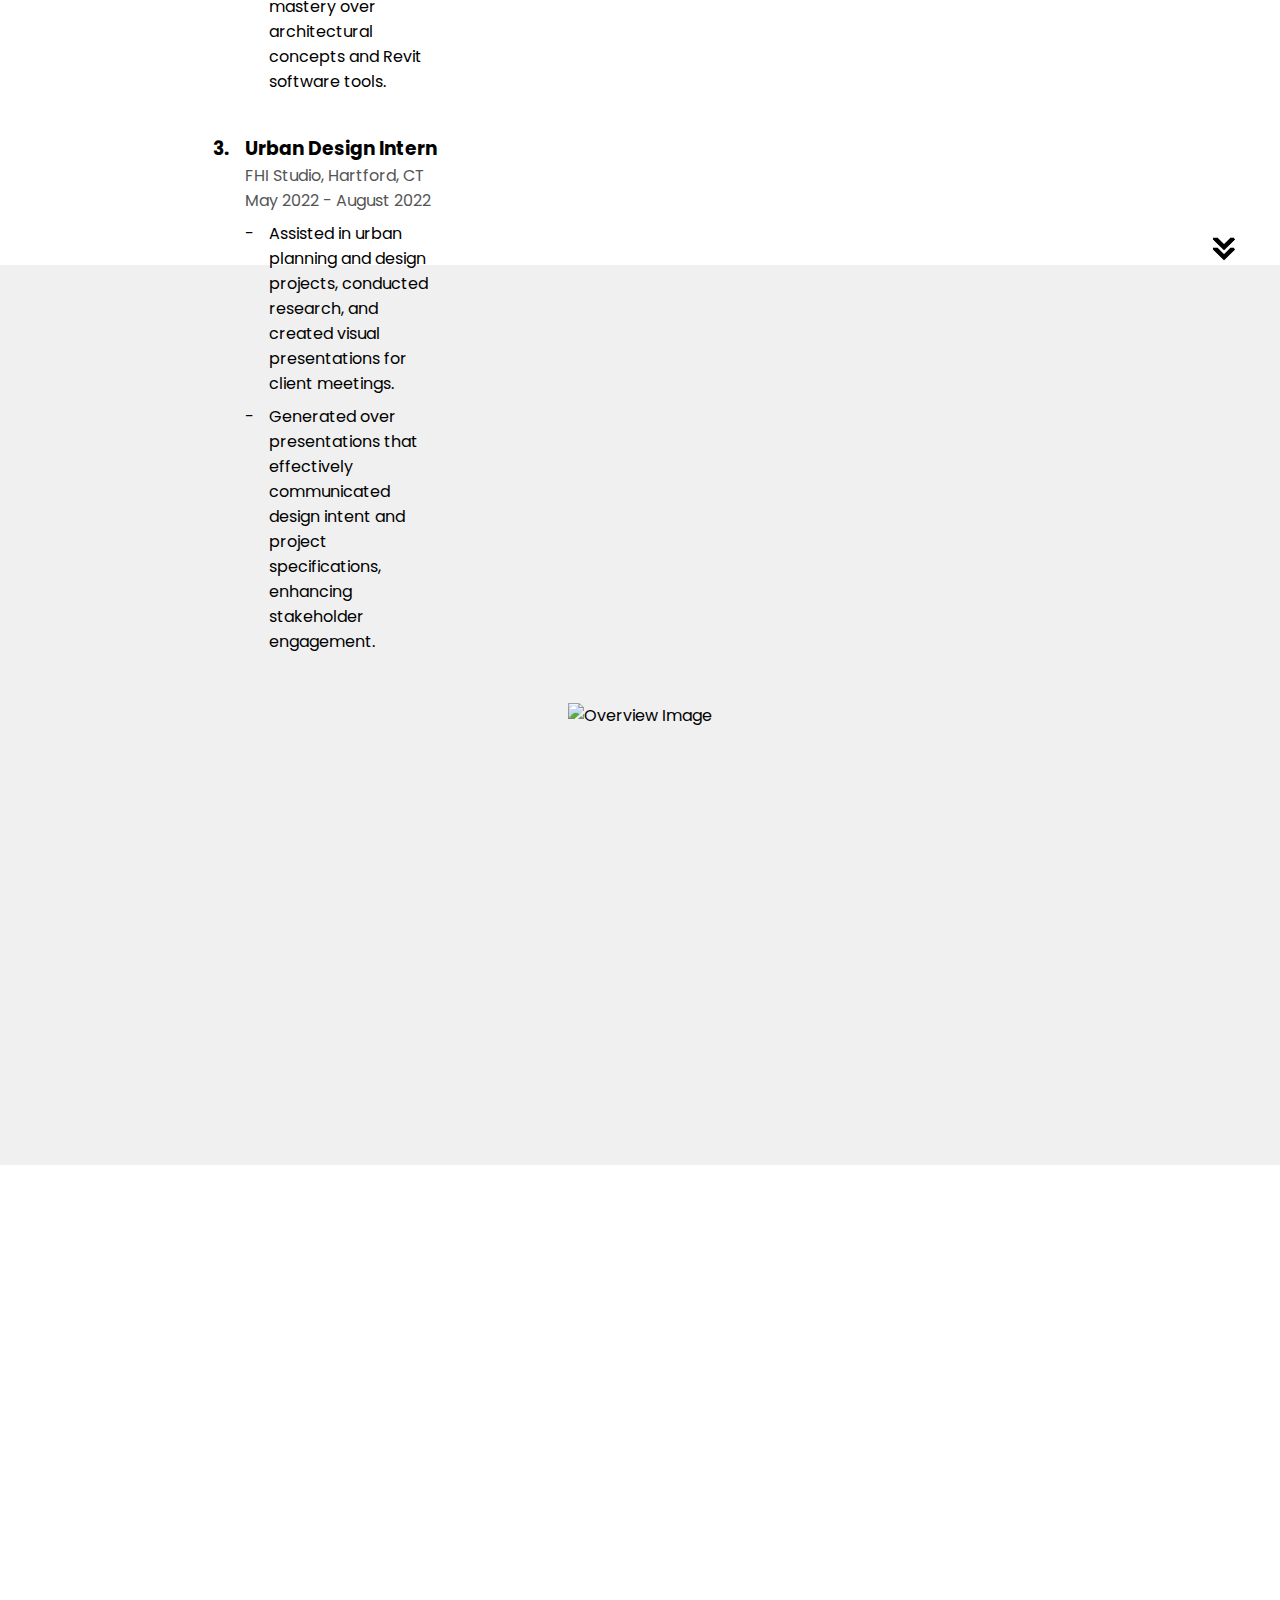
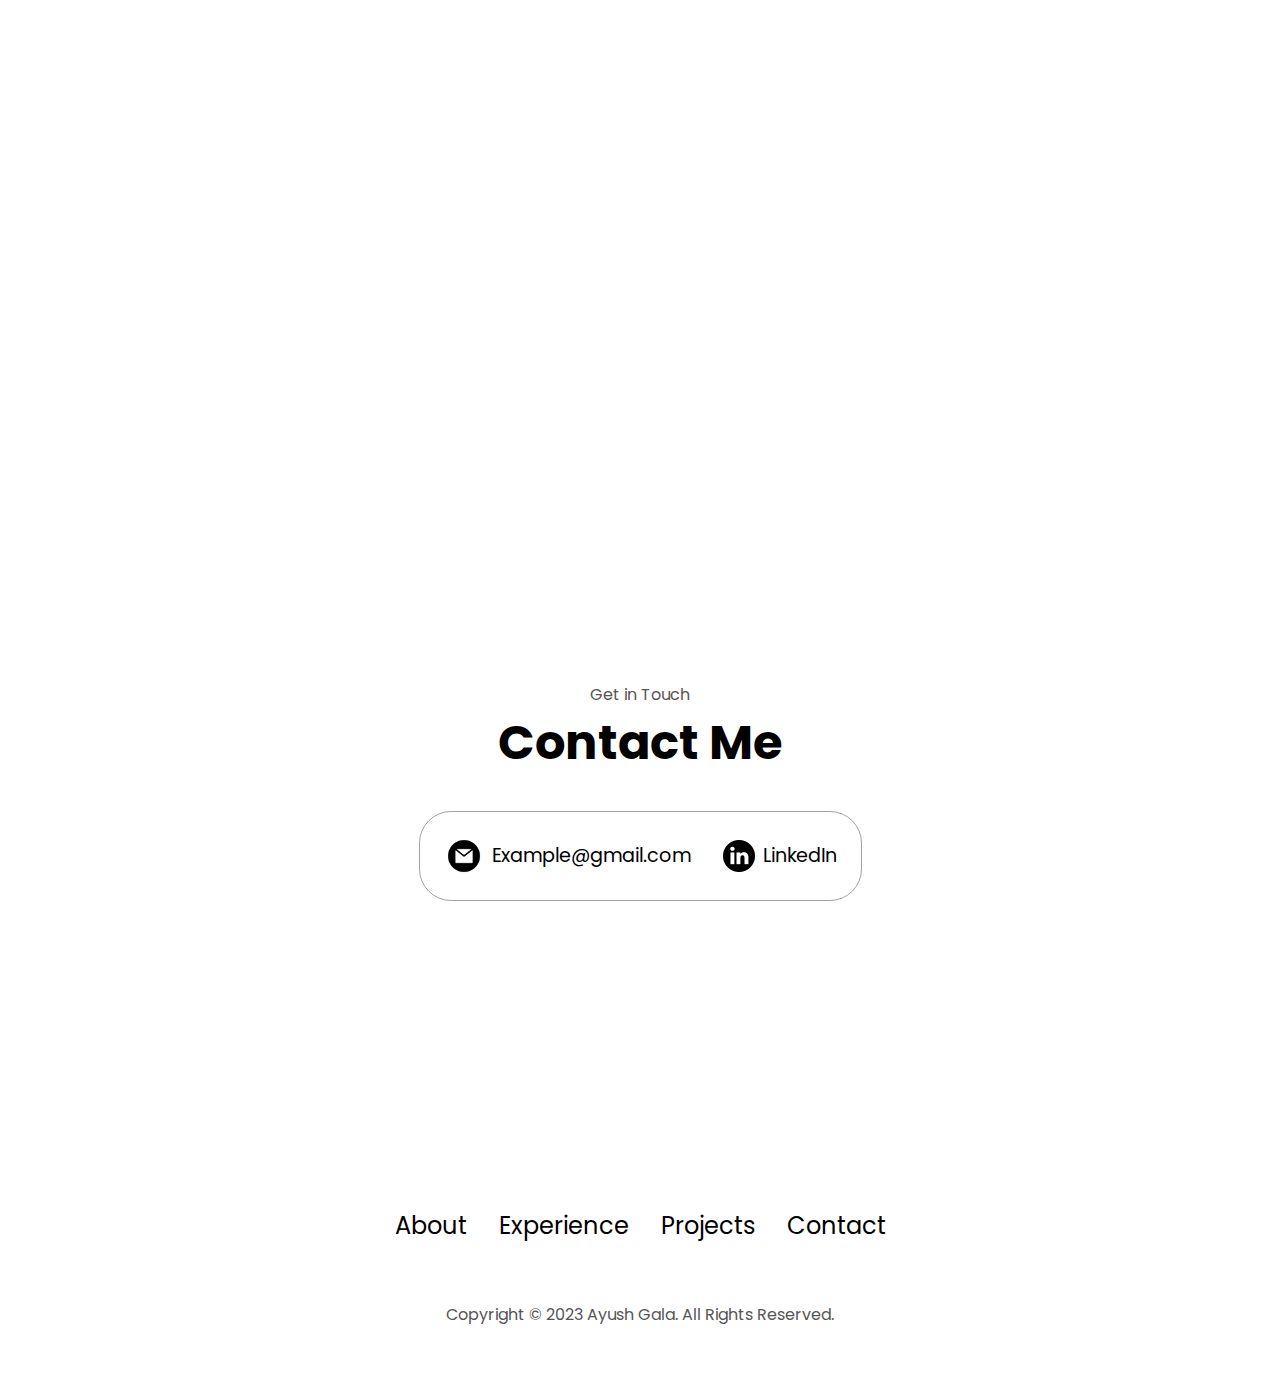
==== commit edf798e2: "Update index.html" ====
--- a/index.html
+++ b/index.html
@@ -40,7 +40,7 @@
       <div class="section__text">
         <p class="section__text__p1">Hello, I'm</p>
         <h1 class="title">Ayush Gala</h1>
-        <p class="section__text__p2">Urban + Architectural Designer</p>
+        <p class="section__text__p2">Urban & Architectural Designer</p>
         <div class="btn-container">
           <button class="btn btn-color-2"
             onclick="window.open('./assets/resume.pdf')"
